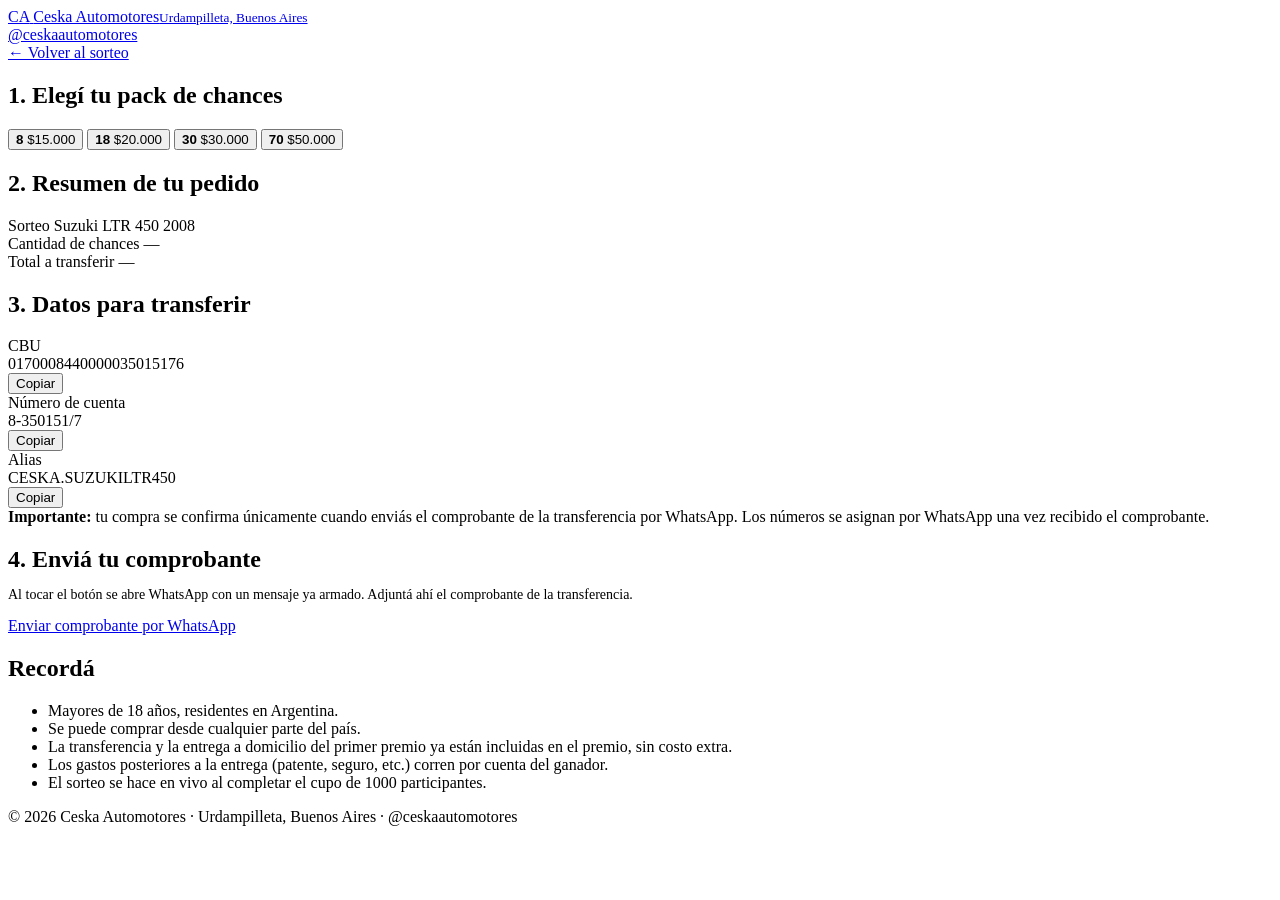
==== checkout.html @ ad30a0b8 "Add files via upload Agregar landing y checkout del sorteo" ====
<!DOCTYPE html>
<html lang="es-AR">
<head>
<meta charset="UTF-8" />
<meta name="viewport" content="width=device-width, initial-scale=1.0" />
<title>Comprar chances | Sorteo Suzuki LTR 450 | Ceska Automotores</title>
<meta name="description" content="Elegí tu pack de chances, mirá los datos de transferencia y confirmá tu compra por WhatsApp." />
<link rel="stylesheet" href="css/style.css" />
</head>
<body>

<header class="site-header">
  <div class="container">
    <a href="index.html" class="brand">
      <span class="brand-mark">CA</span>
      <span class="brand-name">Ceska Automotores<small>Urdampilleta, Buenos Aires</small></span>
    </a>
    <div class="header-actions">
      <a class="ig-link" href="https://instagram.com/ceskaautomotores" target="_blank" rel="noopener">@ceskaautomotores</a>
    </div>
  </div>
</header>

<div class="container">
  <a href="index.html" class="checkout-back" style="margin-top:22px;">← Volver al sorteo</a>

  <div class="checkout-shell">
    <div>
      <div class="checkout-card">
        <h2>1. Elegí tu pack de chances</h2>
        <div class="pack-select-grid" id="packGrid">
          <button class="pack-option" type="button" data-qty="8" data-price="15000">
            <strong>8</strong>
            <span>$15.000</span>
          </button>
          <button class="pack-option" type="button" data-qty="18" data-price="20000">
            <strong>18</strong>
            <span>$20.000</span>
          </button>
          <button class="pack-option" type="button" data-qty="30" data-price="30000">
            <strong>30</strong>
            <span>$30.000</span>
          </button>
          <button class="pack-option" type="button" data-qty="70" data-price="50000">
            <strong>70</strong>
            <span>$50.000</span>
          </button>
        </div>
      </div>

      <div class="checkout-card">
        <h2>2. Resumen de tu pedido</h2>
        <div class="order-summary-row">
          <span>Sorteo</span>
          <span>Suzuki LTR 450 2008</span>
        </div>
        <div class="order-summary-row">
          <span>Cantidad de chances</span>
          <span id="summaryQty">—</span>
        </div>
        <div class="order-summary-row total">
          <span>Total a transferir</span>
          <span id="summaryTotal">—</span>
        </div>
      </div>

      <div class="checkout-card">
        <h2>3. Datos para transferir</h2>
        <div class="payment-data">
          <div class="payment-field">
            <div>
              <div class="payment-field-label">CBU</div>
              <div class="payment-field-value">0170008440000035015176</div>
            </div>
            <button class="copy-btn" type="button" data-copy="0170008440000035015176">Copiar</button>
          </div>
          <div class="payment-field">
            <div>
              <div class="payment-field-label">Número de cuenta</div>
              <div class="payment-field-value">8-350151/7</div>
            </div>
            <button class="copy-btn" type="button" data-copy="8-350151/7">Copiar</button>
          </div>
          <div class="payment-field">
            <div>
              <div class="payment-field-label">Alias</div>
              <div class="payment-field-value">CESKA.SUZUKILTR450</div>
            </div>
            <button class="copy-btn" type="button" data-copy="CESKA.SUZUKILTR450">Copiar</button>
          </div>
        </div>
      </div>

      <div class="alert-box">
        <strong>Importante:</strong> tu compra se confirma únicamente cuando enviás el comprobante de la transferencia por WhatsApp. Los números se asignan por WhatsApp una vez recibido el comprobante.
      </div>

      <div class="checkout-card">
        <h2>4. Enviá tu comprobante</h2>
        <p style="font-size:14px; color:var(--gray-600); margin-top:-6px;">Al tocar el botón se abre WhatsApp con un mensaje ya armado. Adjuntá ahí el comprobante de la transferencia.</p>
        <a href="#" id="whatsappBtn" class="btn btn-whatsapp" target="_blank" rel="noopener">
          Enviar comprobante por WhatsApp
        </a>
      </div>
    </div>

    <aside class="checkout-side">
      <div class="checkout-card">
        <h2>Recordá</h2>
        <ul class="mini-requisitos">
          <li>Mayores de 18 años, residentes en Argentina.</li>
          <li>Se puede comprar desde cualquier parte del país.</li>
          <li>La transferencia y la entrega a domicilio del primer premio ya están incluidas en el premio, sin costo extra.</li>
          <li>Los gastos posteriores a la entrega (patente, seguro, etc.) corren por cuenta del ganador.</li>
          <li>El sorteo se hace en vivo al completar el cupo de 1000 participantes.</li>
        </ul>
      </div>
    </aside>
  </div>
</div>

<footer class="site-footer">
  <div class="container">
    <p class="footer-bottom">© 2026 Ceska Automotores · Urdampilleta, Buenos Aires · @ceskaautomotores</p>
  </div>
</footer>

<script src="js/checkout.js"></script>
</body>
</html>
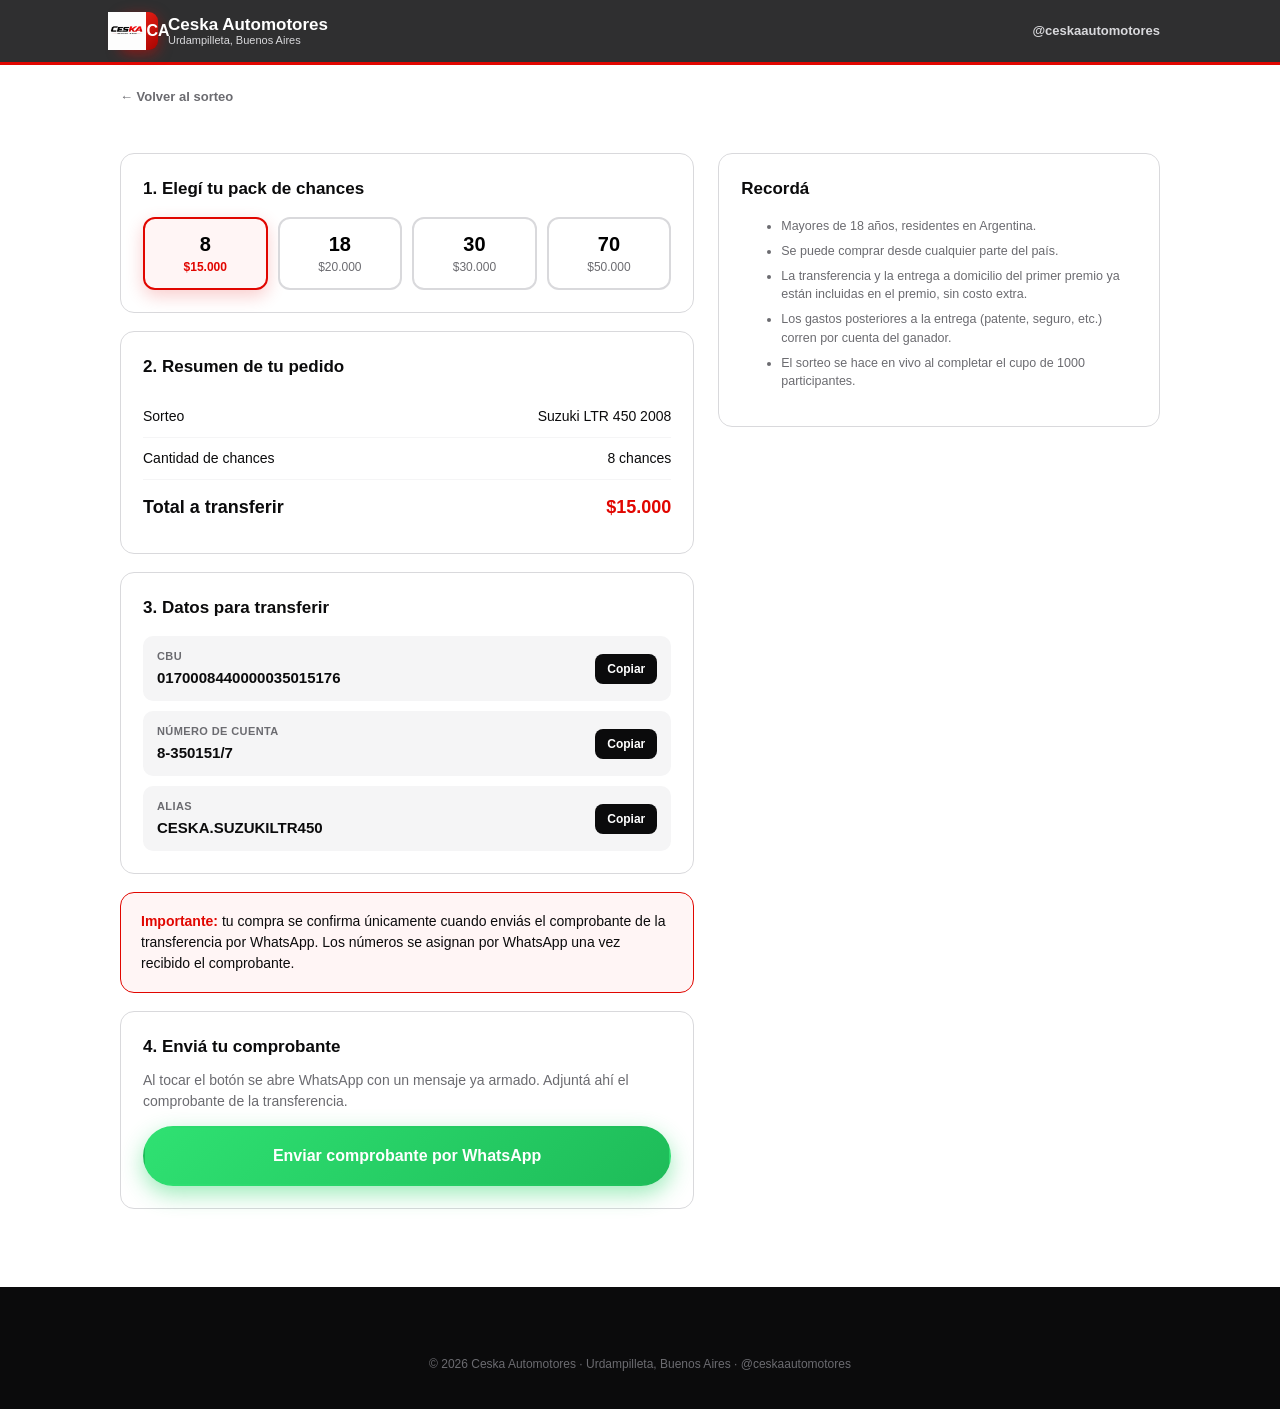
==== commit 66d0a88f: "Update checkout.html" ====
--- a/checkout.html
+++ b/checkout.html
@@ -12,7 +12,10 @@
 <header class="site-header">
   <div class="container">
     <a href="index.html" class="brand">
-      <span class="brand-mark">CA</span>
+      <span class="brand-mark">
+        <img src="621186854_17856113073602778_2062998326329247621_n%20(1).jpg" alt="Ceska Automotores" onerror="this.style.display='none'; this.nextElementSibling.style.display='flex';" />
+        <span class="brand-mark-fallback">CA</span>
+      </span>
       <span class="brand-name">Ceska Automotores<small>Urdampilleta, Buenos Aires</small></span>
     </a>
     <div class="header-actions">
--- a/css/style.css
+++ b/css/style.css
@@ -0,0 +1,1282 @@
+/* ==========================================================================
+   Ceska Automotores — Sorteo Suzuki LTR 450
+   Paleta: negro / rojo / blanco — mobile-first
+   ========================================================================== */
+
+:root {
+  --black: #0b0b0c;
+  --black-soft: #17171a;
+  --red: #e10600;
+  --red-bright: #ff2a1f;
+  --red-dark: #a80400;
+  --white: #ffffff;
+  --gray-100: #f5f5f6;
+  --gray-300: #d9d9dc;
+  --gray-600: #6b6b70;
+  --radius: 14px;
+  --shadow: 0 10px 30px rgba(0, 0, 0, 0.18);
+  --max-width: 1080px;
+  --font: "Segoe UI", Roboto, Helvetica, Arial, sans-serif;
+}
+
+* {
+  box-sizing: border-box;
+}
+
+html {
+  scroll-behavior: smooth;
+}
+
+body {
+  margin: 0;
+  font-family: var(--font);
+  background: var(--white);
+  color: var(--black);
+  line-height: 1.5;
+  -webkit-font-smoothing: antialiased;
+}
+
+img {
+  max-width: 100%;
+  display: block;
+}
+
+a {
+  color: inherit;
+}
+
+.container {
+  width: 100%;
+  max-width: var(--max-width);
+  margin: 0 auto;
+  padding: 0 20px;
+}
+
+.section {
+  padding: 56px 0;
+}
+
+.section-alt {
+  background: var(--gray-100);
+}
+
+.section-dark {
+  background: var(--black);
+  color: var(--white);
+}
+
+.eyebrow {
+  display: inline-block;
+  font-size: 13px;
+  font-weight: 700;
+  letter-spacing: 1.5px;
+  text-transform: uppercase;
+  color: var(--red);
+  margin-bottom: 10px;
+}
+
+.section-title {
+  font-size: clamp(24px, 5vw, 34px);
+  font-weight: 800;
+  margin: 0 0 14px;
+  line-height: 1.15;
+}
+
+.section-subtitle {
+  font-size: 16px;
+  color: var(--gray-600);
+  margin: 0 0 32px;
+  max-width: 620px;
+}
+
+.section-dark .section-subtitle {
+  color: var(--gray-300);
+}
+
+/* ---------- Media frames (fotos + placeholder) ---------- */
+
+.media-frame {
+  position: relative;
+  width: 100%;
+  aspect-ratio: 4 / 3;
+  overflow: hidden;
+  background: linear-gradient(135deg, #1c1c1f, #0d0d0e);
+  display: block;
+}
+
+.media-frame img {
+  width: 100%;
+  height: 100%;
+  object-fit: cover;
+  display: block;
+}
+
+.media-placeholder {
+  display: none;
+  position: absolute;
+  inset: 0;
+  flex-direction: column;
+  align-items: center;
+  justify-content: center;
+  gap: 6px;
+  text-align: center;
+  padding: 16px;
+  background: radial-gradient(circle at 25% 15%, rgba(225, 6, 0, 0.3), transparent 60%), linear-gradient(135deg, #1c1c1f, #0d0d0e);
+  color: var(--gray-300);
+}
+
+.media-placeholder-icon {
+  font-size: 38px;
+  filter: drop-shadow(0 4px 12px rgba(225, 6, 0, 0.5));
+}
+
+.media-placeholder-text {
+  font-size: 12px;
+  line-height: 1.4;
+}
+
+.media-placeholder-text strong {
+  display: block;
+  color: var(--white);
+  font-size: 13.5px;
+  margin-bottom: 2px;
+}
+
+.media-hero {
+  aspect-ratio: 16 / 11;
+  border-radius: var(--radius);
+  border: 1px solid rgba(255, 255, 255, 0.12);
+  box-shadow: var(--shadow), 0 0 60px rgba(225, 6, 0, 0.18);
+  margin: 28px 0 0;
+}
+
+.hero-media-caption {
+  padding: 12px 4px 0;
+  font-size: 13px;
+  color: var(--gray-300);
+  text-align: center;
+}
+
+/* ---------- Buttons ---------- */
+
+.btn {
+  position: relative;
+  overflow: hidden;
+  display: inline-flex;
+  align-items: center;
+  justify-content: center;
+  gap: 8px;
+  padding: 14px 24px;
+  border-radius: 999px;
+  font-weight: 700;
+  font-size: 15px;
+  text-decoration: none;
+  border: 2px solid transparent;
+  cursor: pointer;
+  transition: transform 0.15s ease, box-shadow 0.15s ease, background 0.15s ease;
+  text-align: center;
+}
+
+.btn::after {
+  content: "";
+  position: absolute;
+  top: 0;
+  left: -75%;
+  width: 45%;
+  height: 100%;
+  background: linear-gradient(115deg, transparent, rgba(255, 255, 255, 0.45), transparent);
+  transform: skewX(-20deg);
+  transition: left 0.55s ease;
+  pointer-events: none;
+}
+
+.btn:hover::after {
+  left: 130%;
+}
+
+.btn:active {
+  transform: scale(0.97);
+}
+
+.btn-primary {
+  background: linear-gradient(135deg, var(--red-bright), var(--red-dark));
+  color: var(--white);
+  box-shadow: 0 8px 22px rgba(225, 6, 0, 0.45);
+}
+
+.btn-primary:hover {
+  box-shadow: 0 10px 30px rgba(225, 6, 0, 0.65);
+  transform: translateY(-2px);
+}
+
+.btn-glow {
+  animation: btnPulseGlow 2.6s ease-in-out infinite;
+}
+
+@keyframes btnPulseGlow {
+  0%, 100% { box-shadow: 0 8px 22px rgba(225, 6, 0, 0.45); }
+  50% { box-shadow: 0 10px 34px rgba(225, 6, 0, 0.75); }
+}
+
+.btn-dark {
+  background: linear-gradient(135deg, #222, var(--black));
+  color: var(--white);
+  box-shadow: 0 8px 20px rgba(0, 0, 0, 0.35);
+}
+
+.btn-dark:hover {
+  box-shadow: 0 10px 26px rgba(0, 0, 0, 0.5);
+  transform: translateY(-2px);
+}
+
+.btn-outline {
+  background: transparent;
+  color: var(--white);
+  border-color: var(--white);
+}
+
+.btn-outline:hover {
+  background: var(--white);
+  color: var(--black);
+  transform: translateY(-2px);
+}
+
+.btn-whatsapp {
+  background: linear-gradient(135deg, #2fe172, #1ebc59);
+  color: var(--white);
+  width: 100%;
+  padding: 16px 24px;
+  font-size: 16px;
+  box-shadow: 0 8px 22px rgba(37, 211, 102, 0.45);
+}
+
+.btn-whatsapp:hover {
+  box-shadow: 0 10px 30px rgba(37, 211, 102, 0.65);
+  transform: translateY(-2px);
+}
+
+.btn-block {
+  width: 100%;
+}
+
+/* ---------- Header ---------- */
+
+.site-header {
+  position: sticky;
+  top: 0;
+  z-index: 50;
+  background: rgba(11, 11, 12, 0.85);
+  backdrop-filter: blur(10px);
+  -webkit-backdrop-filter: blur(10px);
+  color: var(--white);
+  border-bottom: 3px solid var(--red);
+}
+
+.site-header .container {
+  display: flex;
+  align-items: center;
+  justify-content: space-between;
+  padding-top: 12px;
+  padding-bottom: 12px;
+  gap: 12px;
+}
+
+.brand {
+  display: flex;
+  align-items: center;
+  gap: 10px;
+  text-decoration: none;
+  color: var(--white);
+}
+
+.brand-mark {
+  width: 38px;
+  height: 38px;
+  border-radius: 9px;
+  background: linear-gradient(135deg, var(--red-bright), var(--red-dark));
+  box-shadow: 0 4px 14px rgba(225, 6, 0, 0.5);
+  display: flex;
+  align-items: center;
+  justify-content: center;
+  font-weight: 900;
+  font-size: 16px;
+  flex-shrink: 0;
+}
+
+.brand-name {
+  font-weight: 800;
+  font-size: 15px;
+  line-height: 1.1;
+}
+
+.brand-name small {
+  display: block;
+  font-weight: 400;
+  font-size: 11px;
+  color: var(--gray-300);
+}
+
+.header-actions {
+  display: flex;
+  align-items: center;
+  gap: 10px;
+}
+
+.ig-link {
+  display: none;
+  font-size: 13px;
+  font-weight: 600;
+  text-decoration: none;
+  color: var(--gray-300);
+}
+
+.header-cta {
+  padding: 10px 16px;
+  font-size: 13px;
+}
+
+@media (min-width: 640px) {
+  .ig-link {
+    display: inline-flex;
+    align-items: center;
+    gap: 6px;
+  }
+  .brand-name {
+    font-size: 17px;
+  }
+}
+
+/* ---------- Hero ---------- */
+
+.hero {
+  background: radial-gradient(circle at 20% -10%, #2a2a2e 0%, var(--black) 55%);
+  color: var(--white);
+  padding: 40px 0 48px;
+  position: relative;
+  overflow: hidden;
+}
+
+.hero::after {
+  content: "";
+  position: absolute;
+  right: -120px;
+  top: -80px;
+  width: 320px;
+  height: 320px;
+  background: var(--red);
+  filter: blur(120px);
+  opacity: 0.35;
+  border-radius: 50%;
+}
+
+.hero .container {
+  position: relative;
+  z-index: 1;
+}
+
+.hero-badge {
+  display: inline-flex;
+  align-items: center;
+  gap: 9px;
+  background: rgba(225, 6, 0, 0.15);
+  border: 1px solid var(--red);
+  color: #ff5c53;
+  font-size: 12px;
+  font-weight: 700;
+  letter-spacing: 0.5px;
+  text-transform: uppercase;
+  padding: 6px 14px;
+  border-radius: 999px;
+  margin-bottom: 18px;
+}
+
+.live-dot {
+  width: 8px;
+  height: 8px;
+  border-radius: 50%;
+  background: #ff5c53;
+  box-shadow: 0 0 0 0 rgba(255, 92, 83, 0.6);
+  animation: livePulse 1.7s ease-out infinite;
+  flex-shrink: 0;
+}
+
+@keyframes livePulse {
+  0% { box-shadow: 0 0 0 0 rgba(255, 92, 83, 0.6); }
+  70% { box-shadow: 0 0 0 9px rgba(255, 92, 83, 0); }
+  100% { box-shadow: 0 0 0 0 rgba(255, 92, 83, 0); }
+}
+
+.hero-title {
+  font-size: clamp(30px, 8vw, 52px);
+  font-weight: 900;
+  line-height: 1.05;
+  margin: 0 0 16px;
+  letter-spacing: -0.5px;
+}
+
+.hero-title span {
+  background: linear-gradient(135deg, var(--red-bright), var(--red));
+  -webkit-background-clip: text;
+  background-clip: text;
+  color: transparent;
+}
+
+.hero-lead {
+  font-size: 17px;
+  color: var(--gray-300);
+  max-width: 520px;
+  margin: 0 0 28px;
+}
+
+.hero-actions {
+  display: flex;
+  flex-wrap: wrap;
+  gap: 12px;
+  margin-top: 28px;
+}
+
+.hero-stats {
+  display: grid;
+  grid-template-columns: repeat(3, 1fr);
+  gap: 10px;
+  margin-top: 32px;
+}
+
+.hero-stat {
+  background: rgba(255, 255, 255, 0.06);
+  border: 1px solid rgba(255, 255, 255, 0.1);
+  border-radius: var(--radius);
+  padding: 14px 10px;
+  text-align: center;
+}
+
+.hero-stat strong {
+  display: block;
+  font-size: clamp(16px, 4vw, 20px);
+  color: var(--white);
+  font-weight: 800;
+}
+
+.hero-stat span {
+  font-size: 11px;
+  color: var(--gray-300);
+  text-transform: uppercase;
+  letter-spacing: 0.4px;
+}
+
+/* ---------- Prizes ---------- */
+
+.prizes-grid {
+  display: grid;
+  grid-template-columns: 1fr;
+  gap: 18px;
+}
+
+@media (min-width: 760px) {
+  .prizes-grid {
+    grid-template-columns: repeat(3, 1fr);
+  }
+}
+
+.prize-card {
+  background: var(--white);
+  border: 1px solid var(--gray-300);
+  border-radius: var(--radius);
+  box-shadow: var(--shadow);
+  position: relative;
+  overflow: hidden;
+  transition: transform 0.2s ease, box-shadow 0.2s ease;
+}
+
+.prize-card:hover {
+  transform: translateY(-4px);
+  box-shadow: 0 16px 34px rgba(0, 0, 0, 0.16);
+}
+
+.prize-card.is-first {
+  border: 2px solid var(--red);
+}
+
+.prize-card.is-first:hover {
+  box-shadow: 0 16px 34px rgba(225, 6, 0, 0.25);
+}
+
+.prize-media {
+  aspect-ratio: 4 / 3;
+}
+
+.prize-card-body {
+  padding: 22px 24px 24px;
+}
+
+.prize-rank {
+  display: inline-flex;
+  align-items: center;
+  justify-content: center;
+  min-width: 34px;
+  height: 34px;
+  padding: 0 10px;
+  border-radius: 999px;
+  background: var(--black);
+  color: var(--white);
+  font-weight: 800;
+  font-size: 14px;
+  margin-bottom: 14px;
+}
+
+.prize-card.is-first .prize-rank {
+  background: linear-gradient(135deg, var(--red-bright), var(--red-dark));
+}
+
+.prize-name {
+  font-size: 20px;
+  font-weight: 800;
+  margin: 0 0 8px;
+}
+
+.prize-value {
+  font-size: 26px;
+  font-weight: 900;
+  color: var(--red);
+  margin: 0 0 12px;
+}
+
+.prize-desc {
+  font-size: 14px;
+  color: var(--gray-600);
+  margin: 0;
+}
+
+.prize-desc li {
+  margin-bottom: 6px;
+}
+
+/* ---------- How it works ---------- */
+
+.steps-grid {
+  display: grid;
+  grid-template-columns: 1fr;
+  gap: 16px;
+}
+
+@media (min-width: 700px) {
+  .steps-grid {
+    grid-template-columns: repeat(4, 1fr);
+  }
+}
+
+.step-card {
+  background: var(--white);
+  border-radius: var(--radius);
+  padding: 22px 18px;
+  border: 1px solid var(--gray-300);
+  transition: transform 0.2s ease, box-shadow 0.2s ease;
+}
+
+.step-card:hover {
+  transform: translateY(-4px);
+  box-shadow: 0 12px 26px rgba(0, 0, 0, 0.1);
+}
+
+.step-number {
+  width: 32px;
+  height: 32px;
+  border-radius: 50%;
+  background: linear-gradient(135deg, var(--red-bright), var(--red-dark));
+  color: var(--white);
+  display: flex;
+  align-items: center;
+  justify-content: center;
+  font-weight: 800;
+  font-size: 14px;
+  margin-bottom: 12px;
+}
+
+.step-title {
+  font-weight: 700;
+  font-size: 15px;
+  margin: 0 0 6px;
+}
+
+.step-desc {
+  font-size: 13.5px;
+  color: var(--gray-600);
+  margin: 0;
+}
+
+/* ---------- Packs ---------- */
+
+.packs-grid {
+  display: grid;
+  grid-template-columns: repeat(2, 1fr);
+  gap: 14px;
+}
+
+@media (min-width: 700px) {
+  .packs-grid {
+    grid-template-columns: repeat(4, 1fr);
+  }
+}
+
+.pack-card {
+  display: flex;
+  flex-direction: column;
+  background: var(--black);
+  color: var(--white);
+  border-radius: var(--radius);
+  padding: 22px 16px;
+  text-decoration: none;
+  border: 2px solid var(--black);
+  transition: transform 0.15s ease, border-color 0.15s ease, box-shadow 0.15s ease;
+  position: relative;
+  overflow: hidden;
+}
+
+.pack-card:hover {
+  transform: translateY(-4px);
+  border-color: var(--red);
+  box-shadow: 0 14px 30px rgba(225, 6, 0, 0.35);
+}
+
+.pack-card.is-popular {
+  border-color: var(--red);
+}
+
+.pack-tag {
+  position: absolute;
+  top: 12px;
+  right: 12px;
+  background: linear-gradient(135deg, var(--red-bright), var(--red-dark));
+  color: var(--white);
+  font-size: 10px;
+  font-weight: 800;
+  text-transform: uppercase;
+  letter-spacing: 0.4px;
+  padding: 4px 8px;
+  border-radius: 999px;
+}
+
+.pack-qty {
+  font-size: 30px;
+  font-weight: 900;
+  line-height: 1;
+  margin-bottom: 2px;
+}
+
+.pack-qty-label {
+  font-size: 11px;
+  color: var(--gray-300);
+  text-transform: uppercase;
+  letter-spacing: 0.5px;
+  margin-bottom: 18px;
+}
+
+.pack-price {
+  font-size: 22px;
+  font-weight: 800;
+  color: var(--red-bright);
+  margin-bottom: 16px;
+}
+
+.pack-cta {
+  margin-top: auto;
+  display: inline-flex;
+  align-items: center;
+  justify-content: center;
+  gap: 6px;
+  background: var(--white);
+  color: var(--black);
+  border-radius: 999px;
+  padding: 10px 14px;
+  font-weight: 700;
+  font-size: 13px;
+  transition: background 0.15s ease, color 0.15s ease;
+}
+
+.pack-card:hover .pack-cta {
+  background: linear-gradient(135deg, var(--red-bright), var(--red-dark));
+  color: var(--white);
+}
+
+/* ---------- Cupo / fecha ---------- */
+
+.cupo-box {
+  background: var(--white);
+  color: var(--black);
+  border-radius: var(--radius);
+  padding: 26px;
+  box-shadow: var(--shadow);
+  display: grid;
+  gap: 20px;
+}
+
+@media (min-width: 700px) {
+  .cupo-box {
+    grid-template-columns: 1fr 1fr;
+    align-items: center;
+  }
+}
+
+.cupo-progress-label {
+  display: flex;
+  justify-content: space-between;
+  font-size: 13px;
+  font-weight: 700;
+  margin-bottom: 8px;
+}
+
+.cupo-bar {
+  width: 100%;
+  height: 12px;
+  border-radius: 999px;
+  background: var(--gray-100);
+  overflow: hidden;
+  border: 1px solid var(--gray-300);
+}
+
+.cupo-bar-fill {
+  height: 100%;
+  background: linear-gradient(90deg, var(--red-bright), var(--red-dark));
+  box-shadow: 0 0 12px rgba(225, 6, 0, 0.6);
+}
+
+.cupo-note {
+  font-size: 13px;
+  color: var(--gray-600);
+  margin-top: 10px;
+}
+
+.fecha-card {
+  background: var(--gray-100);
+  border-radius: var(--radius);
+  padding: 20px;
+  border: 1px dashed var(--gray-300);
+}
+
+.fecha-label {
+  font-size: 12px;
+  text-transform: uppercase;
+  letter-spacing: 0.6px;
+  color: var(--gray-600);
+  font-weight: 700;
+  margin-bottom: 6px;
+}
+
+.fecha-value {
+  font-size: 18px;
+  font-weight: 800;
+}
+
+/* ---------- Requirements ---------- */
+
+.requisitos-box {
+  background: var(--black);
+  color: var(--white);
+  border-radius: var(--radius);
+  padding: 26px;
+}
+
+.requisitos-list {
+  list-style: none;
+  margin: 0;
+  padding: 0;
+  display: grid;
+  gap: 14px;
+}
+
+@media (min-width: 700px) {
+  .requisitos-list {
+    grid-template-columns: 1fr 1fr;
+  }
+}
+
+.requisitos-list li {
+  display: flex;
+  gap: 10px;
+  font-size: 14px;
+  color: var(--gray-300);
+  align-items: flex-start;
+}
+
+.requisitos-list li::before {
+  content: "✓";
+  color: var(--red);
+  font-weight: 900;
+  flex-shrink: 0;
+}
+
+/* ---------- FAQ ---------- */
+
+.faq-list {
+  display: flex;
+  flex-direction: column;
+  gap: 10px;
+}
+
+.faq-item {
+  border: 1px solid var(--gray-300);
+  border-radius: var(--radius);
+  overflow: hidden;
+  background: var(--white);
+}
+
+.faq-question {
+  width: 100%;
+  text-align: left;
+  background: none;
+  border: none;
+  padding: 18px 20px;
+  font-size: 15px;
+  font-weight: 700;
+  display: flex;
+  align-items: center;
+  justify-content: space-between;
+  gap: 12px;
+  cursor: pointer;
+  color: var(--black);
+}
+
+.faq-question .icon {
+  flex-shrink: 0;
+  width: 24px;
+  height: 24px;
+  border-radius: 50%;
+  background: var(--gray-100);
+  color: var(--red);
+  display: flex;
+  align-items: center;
+  justify-content: center;
+  font-weight: 900;
+  transition: transform 0.2s ease;
+}
+
+.faq-item.is-open .faq-question .icon {
+  transform: rotate(45deg);
+  background: var(--red);
+  color: var(--white);
+}
+
+.faq-answer {
+  max-height: 0;
+  overflow: hidden;
+  transition: max-height 0.25s ease;
+}
+
+.faq-answer p {
+  margin: 0;
+  padding: 0 20px 18px;
+  font-size: 14px;
+  color: var(--gray-600);
+}
+
+/* ---------- Galería / Carrusel ---------- */
+
+.carousel-wrap {
+  position: relative;
+  margin-top: 8px;
+}
+
+.carousel-track {
+  display: flex;
+  gap: 16px;
+  overflow-x: auto;
+  scroll-snap-type: x mandatory;
+  scroll-behavior: smooth;
+  padding: 4px 20px 8px;
+  -webkit-overflow-scrolling: touch;
+  scrollbar-width: none;
+}
+
+.carousel-track::-webkit-scrollbar {
+  display: none;
+}
+
+.carousel-slide {
+  flex: 0 0 78%;
+  scroll-snap-align: center;
+}
+
+@media (min-width: 640px) {
+  .carousel-slide {
+    flex-basis: 45%;
+  }
+}
+
+@media (min-width: 960px) {
+  .carousel-slide {
+    flex-basis: 30%;
+  }
+  .carousel-track {
+    padding-left: calc((100% - var(--max-width)) / 2 + 20px);
+    padding-right: calc((100% - var(--max-width)) / 2 + 20px);
+  }
+}
+
+.carousel-slide .media-frame {
+  border-radius: var(--radius);
+  box-shadow: var(--shadow);
+}
+
+.carousel-caption {
+  margin-top: 10px;
+  font-size: 13px;
+  font-weight: 600;
+  text-align: center;
+  color: var(--gray-600);
+}
+
+.carousel-arrow {
+  position: absolute;
+  top: 38%;
+  transform: translateY(-50%);
+  width: 42px;
+  height: 42px;
+  border-radius: 50%;
+  border: none;
+  background: linear-gradient(135deg, var(--red-bright), var(--red-dark));
+  color: var(--white);
+  font-size: 22px;
+  line-height: 1;
+  cursor: pointer;
+  display: flex;
+  align-items: center;
+  justify-content: center;
+  z-index: 2;
+  box-shadow: 0 8px 20px rgba(225, 6, 0, 0.4);
+  transition: transform 0.15s ease, box-shadow 0.15s ease;
+}
+
+.carousel-arrow:hover {
+  transform: translateY(-50%) scale(1.08);
+  box-shadow: 0 10px 26px rgba(225, 6, 0, 0.55);
+}
+
+.carousel-prev {
+  left: 6px;
+}
+
+.carousel-next {
+  right: 6px;
+}
+
+@media (max-width: 640px) {
+  .carousel-arrow {
+    display: none;
+  }
+}
+
+.carousel-dots {
+  display: flex;
+  justify-content: center;
+  gap: 8px;
+  margin-top: 16px;
+}
+
+.carousel-dot {
+  width: 8px;
+  height: 8px;
+  border-radius: 50%;
+  background: var(--gray-300);
+  border: none;
+  cursor: pointer;
+  padding: 0;
+  transition: background 0.2s ease, transform 0.2s ease;
+}
+
+.carousel-dot.is-active {
+  background: var(--red);
+  transform: scale(1.35);
+}
+
+/* ---------- Footer ---------- */
+
+.site-footer {
+  background: var(--black);
+  color: var(--gray-300);
+  padding: 44px 0 24px;
+  font-size: 13.5px;
+}
+
+.footer-grid {
+  display: grid;
+  gap: 28px;
+  margin-bottom: 28px;
+}
+
+@media (min-width: 700px) {
+  .footer-grid {
+    grid-template-columns: 1.2fr 1fr 1fr;
+  }
+}
+
+.footer-brand {
+  color: var(--white);
+  font-weight: 800;
+  font-size: 17px;
+  margin-bottom: 8px;
+}
+
+.footer-col h4 {
+  color: var(--white);
+  font-size: 13px;
+  text-transform: uppercase;
+  letter-spacing: 0.5px;
+  margin: 0 0 12px;
+}
+
+.footer-col a {
+  display: block;
+  text-decoration: none;
+  color: var(--gray-300);
+  margin-bottom: 8px;
+}
+
+.footer-col a:hover {
+  color: var(--white);
+}
+
+.footer-legal {
+  border-top: 1px solid rgba(255, 255, 255, 0.1);
+  padding-top: 20px;
+}
+
+.footer-legal summary {
+  cursor: pointer;
+  font-weight: 700;
+  color: var(--white);
+  margin-bottom: 12px;
+}
+
+.footer-legal ol {
+  padding-left: 18px;
+  color: var(--gray-300);
+}
+
+.footer-legal li {
+  margin-bottom: 8px;
+}
+
+.footer-bottom {
+  margin-top: 24px;
+  font-size: 12px;
+  color: var(--gray-600);
+  text-align: center;
+}
+
+/* ---------- Sticky mobile CTA ---------- */
+
+.sticky-cta {
+  position: fixed;
+  bottom: 0;
+  left: 0;
+  right: 0;
+  z-index: 60;
+  background: var(--white);
+  border-top: 1px solid var(--gray-300);
+  padding: 10px 16px;
+  box-shadow: 0 -6px 20px rgba(0, 0, 0, 0.12);
+}
+
+.sticky-cta .btn {
+  width: 100%;
+}
+
+@media (min-width: 900px) {
+  .sticky-cta {
+    display: none;
+  }
+}
+
+body {
+  padding-bottom: 78px;
+}
+
+@media (min-width: 900px) {
+  body {
+    padding-bottom: 0;
+  }
+}
+
+/* ---------- Checkout page ---------- */
+
+.checkout-shell {
+  display: grid;
+  gap: 24px;
+  padding: 28px 0 60px;
+}
+
+@media (min-width: 860px) {
+  .checkout-shell {
+    grid-template-columns: 1.3fr 1fr;
+    align-items: start;
+  }
+}
+
+.checkout-back {
+  display: inline-flex;
+  align-items: center;
+  gap: 6px;
+  font-size: 13px;
+  font-weight: 700;
+  text-decoration: none;
+  color: var(--gray-600);
+  margin-bottom: 18px;
+}
+
+.checkout-card {
+  background: var(--white);
+  border: 1px solid var(--gray-300);
+  border-radius: var(--radius);
+  padding: 22px;
+  margin-bottom: 18px;
+}
+
+.checkout-card h2 {
+  font-size: 17px;
+  font-weight: 800;
+  margin: 0 0 16px;
+}
+
+.pack-select-grid {
+  display: grid;
+  grid-template-columns: repeat(2, 1fr);
+  gap: 10px;
+}
+
+@media (min-width: 500px) {
+  .pack-select-grid {
+    grid-template-columns: repeat(4, 1fr);
+  }
+}
+
+.pack-option {
+  border: 2px solid var(--gray-300);
+  border-radius: 12px;
+  background: var(--white);
+  padding: 14px 8px;
+  text-align: center;
+  cursor: pointer;
+  transition: border-color 0.15s ease, background 0.15s ease;
+}
+
+.pack-option strong {
+  display: block;
+  font-size: 20px;
+  font-weight: 900;
+}
+
+.pack-option span {
+  display: block;
+  font-size: 12px;
+  color: var(--gray-600);
+  margin-top: 4px;
+}
+
+.pack-option.is-selected {
+  border-color: var(--red);
+  background: #fff5f5;
+  box-shadow: 0 6px 18px rgba(225, 6, 0, 0.2);
+}
+
+.pack-option.is-selected span {
+  color: var(--red);
+  font-weight: 700;
+}
+
+.order-summary-row {
+  display: flex;
+  justify-content: space-between;
+  align-items: center;
+  padding: 10px 0;
+  border-bottom: 1px solid var(--gray-100);
+  font-size: 14px;
+}
+
+.order-summary-row:last-of-type {
+  border-bottom: none;
+}
+
+.order-summary-row.total {
+  padding-top: 14px;
+  font-size: 18px;
+  font-weight: 800;
+}
+
+.order-summary-row.total span:last-child {
+  color: var(--red);
+}
+
+.payment-data {
+  display: flex;
+  flex-direction: column;
+  gap: 10px;
+}
+
+.payment-field {
+  display: flex;
+  align-items: center;
+  justify-content: space-between;
+  gap: 10px;
+  background: var(--gray-100);
+  border-radius: 10px;
+  padding: 12px 14px;
+}
+
+.payment-field-label {
+  font-size: 11px;
+  text-transform: uppercase;
+  letter-spacing: 0.4px;
+  color: var(--gray-600);
+  font-weight: 700;
+  margin-bottom: 2px;
+}
+
+.payment-field-value {
+  font-size: 15px;
+  font-weight: 700;
+  word-break: break-all;
+}
+
+.copy-btn {
+  flex-shrink: 0;
+  background: var(--black);
+  color: var(--white);
+  border: none;
+  border-radius: 8px;
+  padding: 8px 12px;
+  font-size: 12px;
+  font-weight: 700;
+  cursor: pointer;
+}
+
+.copy-btn.is-copied {
+  background: var(--red);
+}
+
+.alert-box {
+  background: #fff5f5;
+  border: 1px solid var(--red);
+  color: var(--black);
+  border-radius: var(--radius);
+  padding: 18px 20px;
+  font-size: 14px;
+  margin-bottom: 18px;
+}
+
+.alert-box strong {
+  color: var(--red);
+}
+
+.checkout-side {
+  position: sticky;
+  top: 90px;
+}
+
+.mini-requisitos {
+  font-size: 12.5px;
+  color: var(--gray-600);
+}
+
+.mini-requisitos li {
+  margin-bottom: 6px;
+}
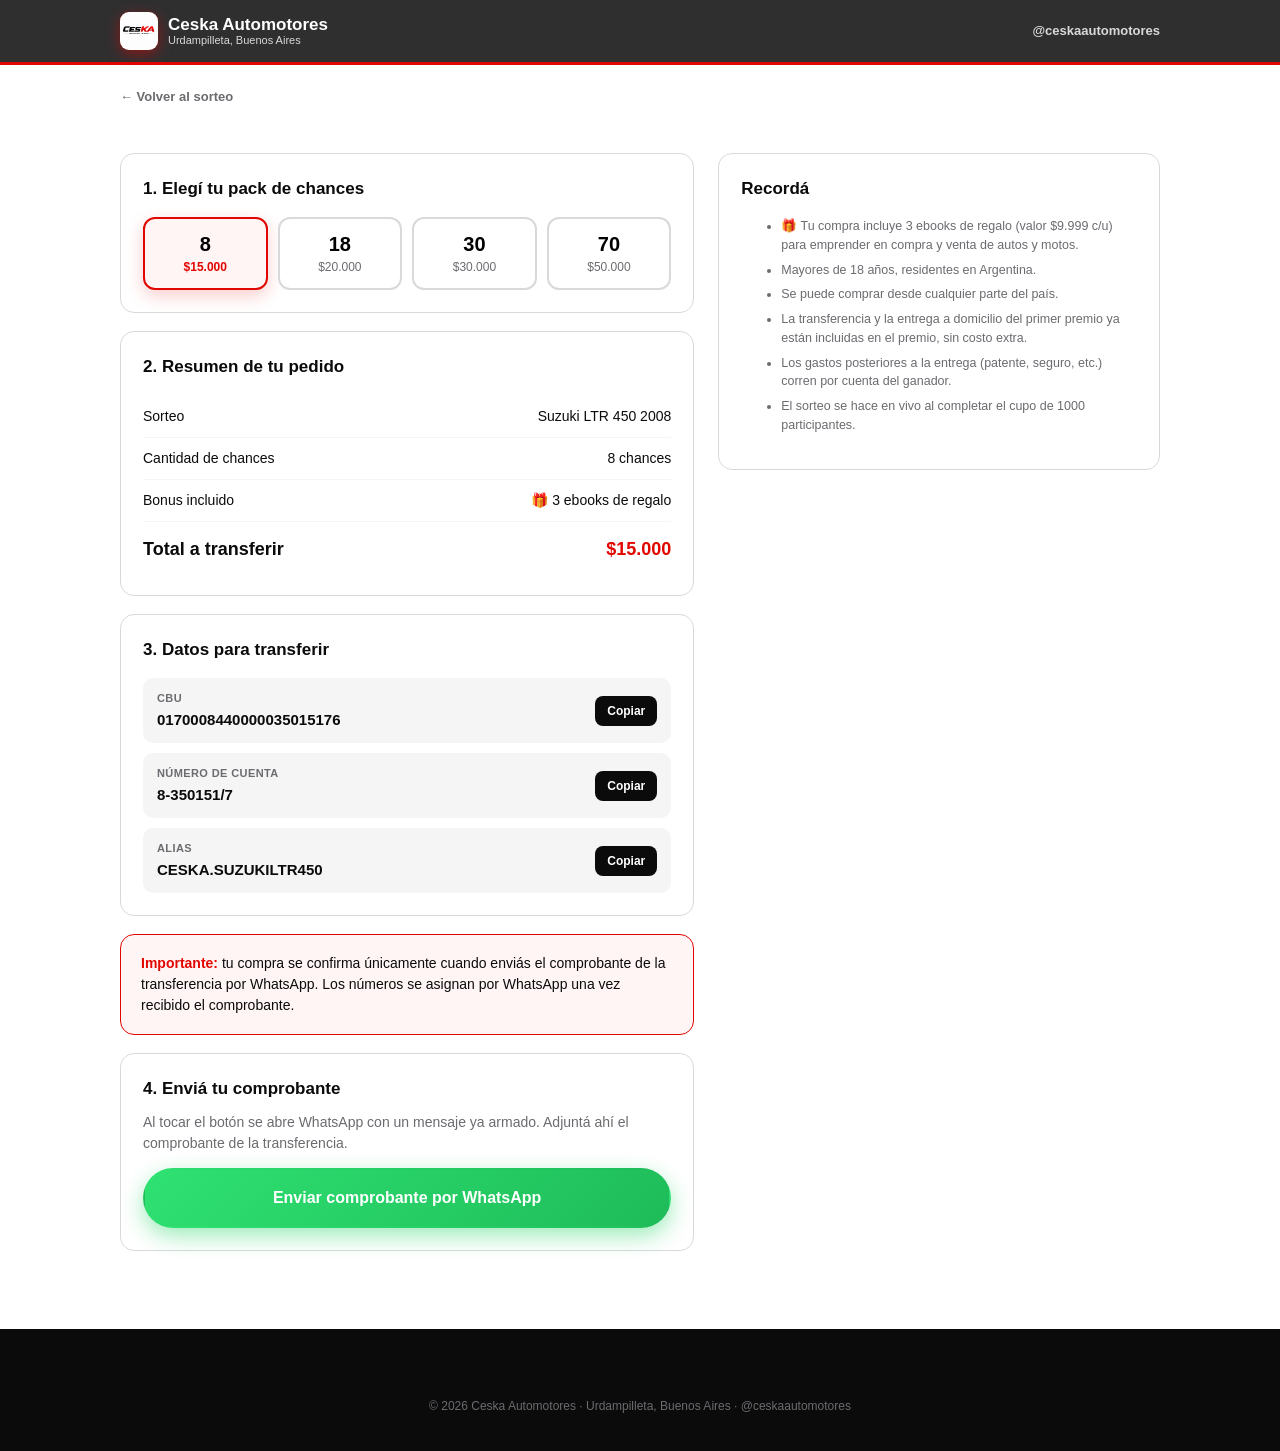
==== commit 6ae04431: "Update checkout.html" ====
--- a/checkout.html
+++ b/checkout.html
@@ -5,6 +5,7 @@
 <meta name="viewport" content="width=device-width, initial-scale=1.0" />
 <title>Comprar chances | Sorteo Suzuki LTR 450 | Ceska Automotores</title>
 <meta name="description" content="Elegí tu pack de chances, mirá los datos de transferencia y confirmá tu compra por WhatsApp." />
+<link rel="icon" type="image/jpeg" href="621186854_17856113073602778_2062998326329247621_n%20(1).jpg" />
 <link rel="stylesheet" href="css/style.css" />
 </head>
 <body>
@@ -61,6 +62,10 @@
           <span>Cantidad de chances</span>
           <span id="summaryQty">—</span>
         </div>
+        <div class="order-summary-row">
+          <span>Bonus incluido</span>
+          <span>🎁 3 ebooks de regalo</span>
+        </div>
         <div class="order-summary-row total">
           <span>Total a transferir</span>
           <span id="summaryTotal">—</span>
@@ -111,6 +116,7 @@
       <div class="checkout-card">
         <h2>Recordá</h2>
         <ul class="mini-requisitos">
+          <li>🎁 Tu compra incluye 3 ebooks de regalo (valor $9.999 c/u) para emprender en compra y venta de autos y motos.</li>
           <li>Mayores de 18 años, residentes en Argentina.</li>
           <li>Se puede comprar desde cualquier parte del país.</li>
           <li>La transferencia y la entrega a domicilio del primer premio ya están incluidas en el premio, sin costo extra.</li>
--- a/css/style.css
+++ b/css/style.css
@@ -290,17 +290,32 @@
 }
 
 .brand-mark {
+  position: relative;
   width: 38px;
   height: 38px;
   border-radius: 9px;
   background: linear-gradient(135deg, var(--red-bright), var(--red-dark));
   box-shadow: 0 4px 14px rgba(225, 6, 0, 0.5);
-  display: flex;
+  overflow: hidden;
+  flex-shrink: 0;
+}
+
+.brand-mark img {
+  width: 100%;
+  height: 100%;
+  object-fit: cover;
+  display: block;
+}
+
+.brand-mark-fallback {
+  display: none;
+  position: absolute;
+  inset: 0;
   align-items: center;
   justify-content: center;
   font-weight: 900;
   font-size: 16px;
-  flex-shrink: 0;
+  color: var(--white);
 }
 
 .brand-name {
@@ -464,6 +479,73 @@
   letter-spacing: 0.4px;
 }
 
+/* ---------- Bonus ebooks ---------- */
+
+.bonus-grid {
+  display: grid;
+  grid-template-columns: 1fr;
+  gap: 18px;
+}
+
+@media (min-width: 760px) {
+  .bonus-grid {
+    grid-template-columns: repeat(3, 1fr);
+  }
+}
+
+.bonus-card {
+  background: var(--white);
+  border: 1px solid var(--gray-300);
+  border-radius: var(--radius);
+  overflow: hidden;
+  box-shadow: var(--shadow);
+  transition: transform 0.2s ease, box-shadow 0.2s ease;
+}
+
+.bonus-card:hover {
+  transform: translateY(-4px);
+  box-shadow: 0 16px 34px rgba(0, 0, 0, 0.16);
+}
+
+.bonus-media {
+  aspect-ratio: 3 / 4;
+}
+
+.bonus-body {
+  padding: 20px;
+}
+
+.bonus-title {
+  font-size: 16px;
+  font-weight: 800;
+  margin: 0 0 8px;
+}
+
+.bonus-desc {
+  font-size: 13.5px;
+  color: var(--gray-600);
+  margin: 0;
+}
+
+.bonus-price {
+  display: flex;
+  align-items: center;
+  gap: 8px;
+  margin-top: 12px;
+}
+
+.bonus-price-old {
+  text-decoration: line-through;
+  color: var(--gray-600);
+  font-size: 13px;
+}
+
+.bonus-price-new {
+  color: var(--red);
+  font-weight: 800;
+  font-size: 16px;
+}
+
 /* ---------- Prizes ---------- */
 
 .prizes-grid {
@@ -1009,11 +1091,46 @@
   }
 }
 
+.footer-brand-row {
+  display: flex;
+  align-items: center;
+  gap: 10px;
+  margin-bottom: 8px;
+}
+
+.footer-logo {
+  position: relative;
+  width: 34px;
+  height: 34px;
+  border-radius: 8px;
+  background: linear-gradient(135deg, var(--red-bright), var(--red-dark));
+  overflow: hidden;
+  flex-shrink: 0;
+}
+
+.footer-logo img {
+  width: 100%;
+  height: 100%;
+  object-fit: cover;
+  display: block;
+}
+
+.footer-logo-fallback {
+  display: none;
+  position: absolute;
+  inset: 0;
+  align-items: center;
+  justify-content: center;
+  font-weight: 900;
+  font-size: 14px;
+  color: var(--white);
+}
+
 .footer-brand {
   color: var(--white);
   font-weight: 800;
   font-size: 17px;
-  margin-bottom: 8px;
+  margin-bottom: 0;
 }
 
 .footer-col h4 {
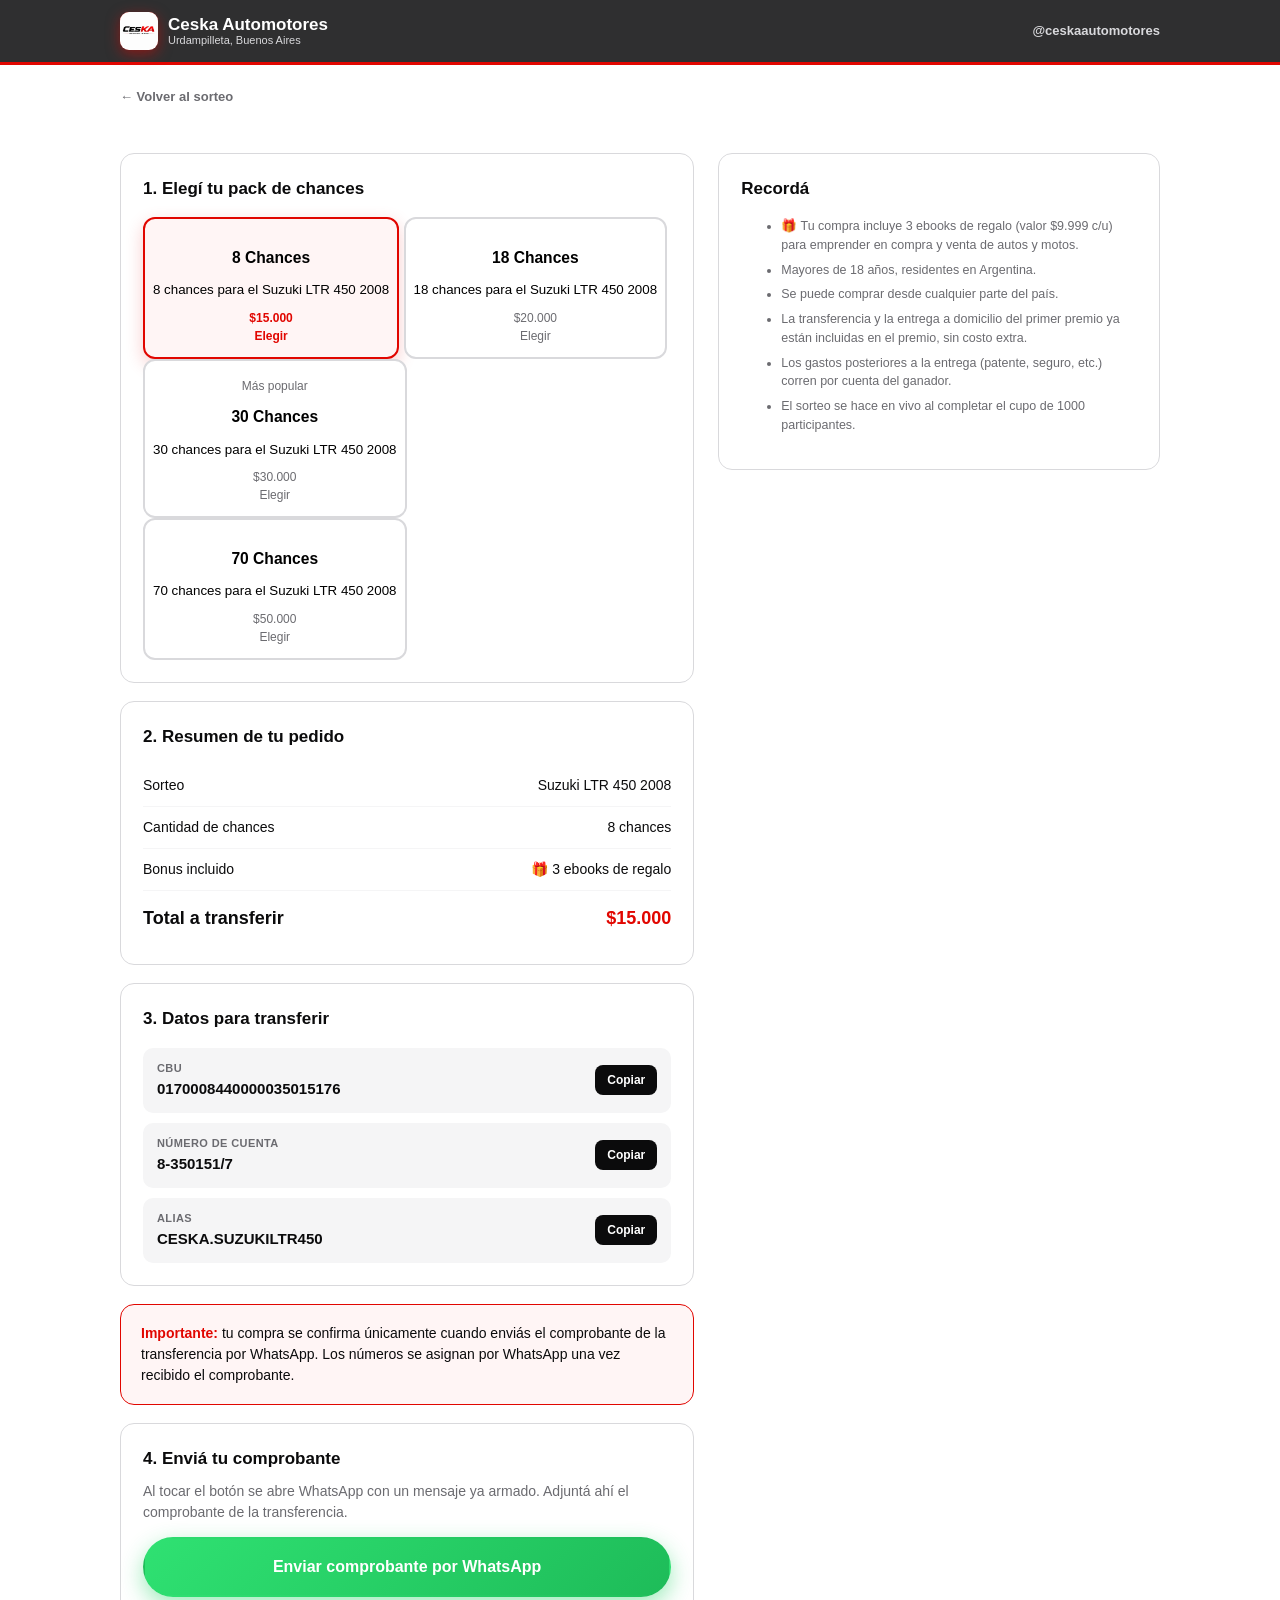
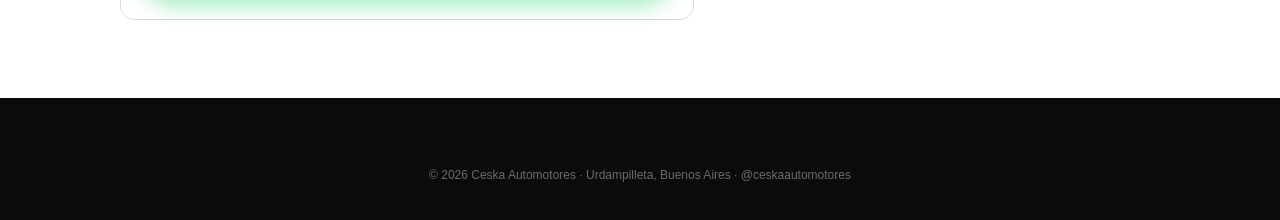
==== commit ceaf43f2: "Replace pack options with chance cards in checkout" ====
--- a/checkout.html
+++ b/checkout.html
@@ -32,22 +32,47 @@
     <div>
       <div class="checkout-card">
         <h2>1. Elegí tu pack de chances</h2>
-        <div class="pack-select-grid" id="packGrid">
-          <button class="pack-option" type="button" data-qty="8" data-price="15000">
-            <strong>8</strong>
-            <span>$15.000</span>
+        <div class="chances-list" id="packGrid">
+          <button class="chance-card pack-option" type="button" data-qty="8" data-price="15000">
+            <div class="chance-info">
+              <h3 class="chance-title">8 Chances</h3>
+              <p class="chance-subtitle">8 chances para el Suzuki LTR 450 2008</p>
+            </div>
+            <div class="chance-buy">
+              <span class="chance-price">$15.000</span>
+              <span class="chance-select">Elegir</span>
+            </div>
           </button>
-          <button class="pack-option" type="button" data-qty="18" data-price="20000">
-            <strong>18</strong>
-            <span>$20.000</span>
+          <button class="chance-card pack-option" type="button" data-qty="18" data-price="20000">
+            <div class="chance-info">
+              <h3 class="chance-title">18 Chances</h3>
+              <p class="chance-subtitle">18 chances para el Suzuki LTR 450 2008</p>
+            </div>
+            <div class="chance-buy">
+              <span class="chance-price">$20.000</span>
+              <span class="chance-select">Elegir</span>
+            </div>
           </button>
-          <button class="pack-option" type="button" data-qty="30" data-price="30000">
-            <strong>30</strong>
-            <span>$30.000</span>
+          <button class="chance-card pack-option is-popular" type="button" data-qty="30" data-price="30000">
+            <span class="chance-badge">Más popular</span>
+            <div class="chance-info">
+              <h3 class="chance-title">30 Chances</h3>
+              <p class="chance-subtitle">30 chances para el Suzuki LTR 450 2008</p>
+            </div>
+            <div class="chance-buy">
+              <span class="chance-price">$30.000</span>
+              <span class="chance-select">Elegir</span>
+            </div>
           </button>
-          <button class="pack-option" type="button" data-qty="70" data-price="50000">
-            <strong>70</strong>
-            <span>$50.000</span>
+          <button class="chance-card pack-option" type="button" data-qty="70" data-price="50000">
+            <div class="chance-info">
+              <h3 class="chance-title">70 Chances</h3>
+              <p class="chance-subtitle">70 chances para el Suzuki LTR 450 2008</p>
+            </div>
+            <div class="chance-buy">
+              <span class="chance-price">$50.000</span>
+              <span class="chance-select">Elegir</span>
+            </div>
           </button>
         </div>
       </div>
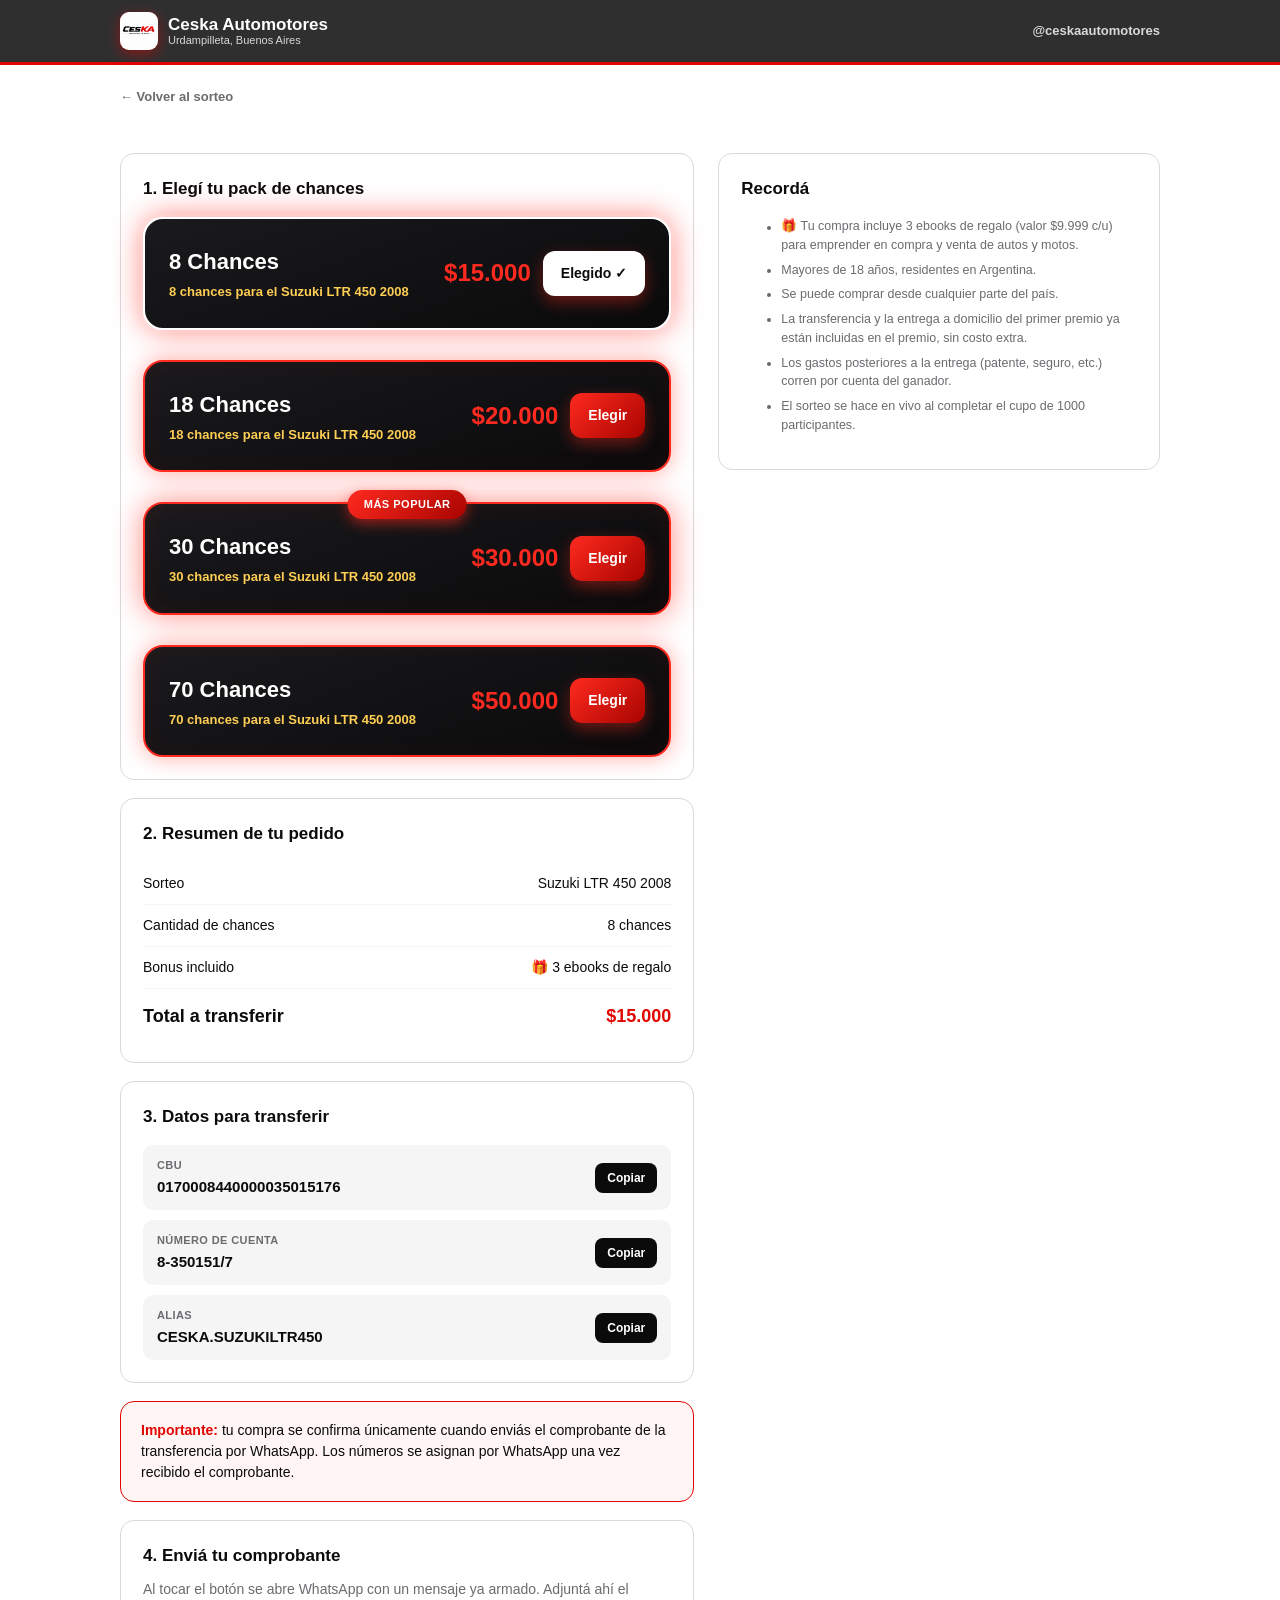
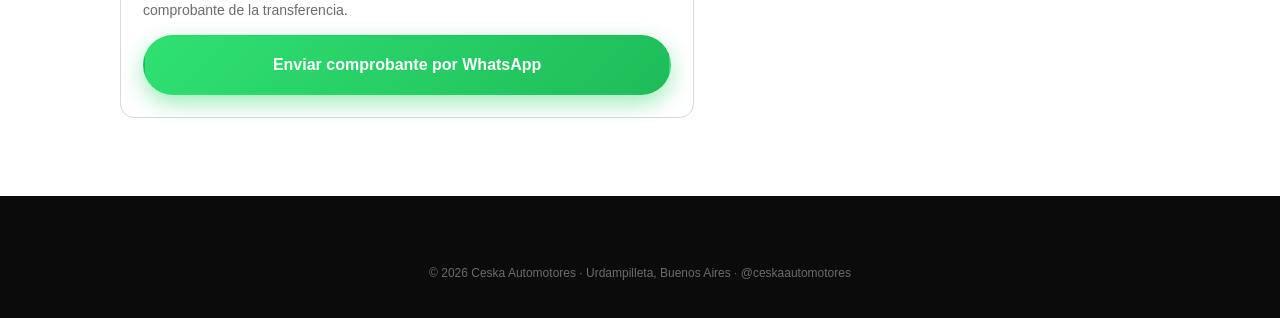
==== commit 3d967e99: "Update checkout.html" ====
--- a/checkout.html
+++ b/checkout.html
@@ -3,6 +3,23 @@
 <head>
 <meta charset="UTF-8" />
 <meta name="viewport" content="width=device-width, initial-scale=1.0" />
+<!-- Meta Pixel Code -->
+<script>
+!function(f,b,e,v,n,t,s)
+{if(f.fbq)return;n=f.fbq=function(){n.callMethod?
+n.callMethod.apply(n,arguments):n.queue.push(arguments)};
+if(!f._fbq)f._fbq=n;n.push=n;n.loaded=!0;n.version='2.0';
+n.queue=[];t=b.createElement(e);t.async=!0;
+t.src=v;s=b.getElementsByTagName(e)[0];
+s.parentNode.insertBefore(t,s)}(window, document,'script',
+'https://connect.facebook.net/en_US/fbevents.js');
+fbq('init', '1634297291475892');
+fbq('track', 'PageView');
+</script>
+<noscript><img height="1" width="1" style="display:none"
+src="https://www.facebook.com/tr?id=1634297291475892&ev=PageView&noscript=1"
+/></noscript>
+<!-- End Meta Pixel Code -->
 <title>Comprar chances | Sorteo Suzuki LTR 450 | Ceska Automotores</title>
 <meta name="description" content="Elegí tu pack de chances, mirá los datos de transferencia y confirmá tu compra por WhatsApp." />
 <link rel="icon" type="image/jpeg" href="621186854_17856113073602778_2062998326329247621_n%20(1).jpg" />
--- a/css/style.css
+++ b/css/style.css
@@ -686,98 +686,138 @@
   margin: 0;
 }
 
-/* ---------- Packs ---------- */
-
-.packs-grid {
-  display: grid;
-  grid-template-columns: repeat(2, 1fr);
-  gap: 14px;
-}
-
-@media (min-width: 700px) {
-  .packs-grid {
-    grid-template-columns: repeat(4, 1fr);
-  }
-}
-
-.pack-card {
+/* ---------- Chances (packs) ---------- */
+
+.chances-list {
   display: flex;
   flex-direction: column;
-  background: var(--black);
-  color: var(--white);
-  border-radius: var(--radius);
-  padding: 22px 16px;
+  gap: 30px;
+  max-width: 680px;
+  margin: 0 auto;
+}
+
+.chance-card {
+  position: relative;
+  display: flex;
+  flex-direction: column;
+  align-items: flex-start;
+  gap: 16px;
+  width: 100%;
+  background: linear-gradient(160deg, #1a1a1d, #0a0a0b);
+  border: 2px solid var(--red-bright);
+  border-radius: 20px;
+  padding: 26px 24px;
   text-decoration: none;
-  border: 2px solid var(--black);
-  transition: transform 0.15s ease, border-color 0.15s ease, box-shadow 0.15s ease;
-  position: relative;
-  overflow: hidden;
-}
-
-.pack-card:hover {
-  transform: translateY(-4px);
-  border-color: var(--red);
-  box-shadow: 0 14px 30px rgba(225, 6, 0, 0.35);
-}
-
-.pack-card.is-popular {
-  border-color: var(--red);
-}
-
-.pack-tag {
+  cursor: pointer;
+  box-shadow: 0 0 22px rgba(255, 42, 31, 0.4), inset 0 0 24px rgba(255, 42, 31, 0.06);
+  transition: transform 0.2s ease, box-shadow 0.2s ease;
+}
+
+.chance-card:hover {
+  transform: translateY(-3px);
+  box-shadow: 0 0 32px rgba(255, 42, 31, 0.6), inset 0 0 24px rgba(255, 42, 31, 0.08);
+}
+
+.chance-card.is-popular {
+  border-color: var(--red-bright);
+  box-shadow: 0 0 30px rgba(255, 42, 31, 0.55), inset 0 0 24px rgba(255, 42, 31, 0.08);
+}
+
+.chance-card.is-selected {
+  border-color: var(--white);
+  box-shadow: 0 0 0 3px rgba(255, 255, 255, 0.15), 0 0 30px rgba(255, 42, 31, 0.6);
+}
+
+.chance-badge {
   position: absolute;
-  top: 12px;
-  right: 12px;
+  top: -14px;
+  left: 50%;
+  transform: translateX(-50%);
   background: linear-gradient(135deg, var(--red-bright), var(--red-dark));
   color: var(--white);
-  font-size: 10px;
+  font-size: 11px;
   font-weight: 800;
   text-transform: uppercase;
-  letter-spacing: 0.4px;
-  padding: 4px 8px;
+  letter-spacing: 0.5px;
+  padding: 6px 16px;
   border-radius: 999px;
-}
-
-.pack-qty {
-  font-size: 30px;
-  font-weight: 900;
-  line-height: 1;
-  margin-bottom: 2px;
-}
-
-.pack-qty-label {
-  font-size: 11px;
-  color: var(--gray-300);
-  text-transform: uppercase;
-  letter-spacing: 0.5px;
-  margin-bottom: 18px;
-}
-
-.pack-price {
+  box-shadow: 0 4px 14px rgba(255, 42, 31, 0.6);
+  white-space: nowrap;
+}
+
+.chance-info {
+  width: 100%;
+}
+
+.chance-title {
+  color: var(--white);
   font-size: 22px;
   font-weight: 800;
+  margin: 0 0 4px;
+}
+
+.chance-subtitle {
+  color: #ffce54;
+  font-size: 13px;
+  font-weight: 600;
+  margin: 0;
+}
+
+.chance-buy {
+  display: flex;
+  align-items: center;
+  justify-content: space-between;
+  width: 100%;
+  gap: 12px;
+}
+
+.chance-price {
   color: var(--red-bright);
-  margin-bottom: 16px;
-}
-
-.pack-cta {
-  margin-top: auto;
+  font-size: 24px;
+  font-weight: 900;
+}
+
+.chance-btn,
+.chance-select {
   display: inline-flex;
   align-items: center;
-  justify-content: center;
-  gap: 6px;
+  gap: 8px;
+  background: linear-gradient(135deg, var(--red-bright), var(--red-dark));
+  color: var(--white);
+  padding: 12px 18px;
+  border-radius: 12px;
+  font-weight: 700;
+  font-size: 14px;
+  box-shadow: 0 6px 16px rgba(255, 42, 31, 0.4);
+  white-space: nowrap;
+}
+
+.chance-card.is-selected .chance-select {
   background: var(--white);
   color: var(--black);
-  border-radius: 999px;
-  padding: 10px 14px;
-  font-weight: 700;
-  font-size: 13px;
-  transition: background 0.15s ease, color 0.15s ease;
-}
-
-.pack-card:hover .pack-cta {
-  background: linear-gradient(135deg, var(--red-bright), var(--red-dark));
-  color: var(--white);
+}
+
+.chances-tagline {
+  text-align: center;
+  color: var(--gray-600);
+  font-size: 15px;
+  margin: 28px 0 0;
+}
+
+@media (min-width: 560px) {
+  .chance-card {
+    flex-direction: row;
+    align-items: center;
+    justify-content: space-between;
+  }
+
+  .chance-info {
+    width: auto;
+  }
+
+  .chance-buy {
+    width: auto;
+  }
 }
 
 /* ---------- Cupo / fecha ---------- */
@@ -1254,50 +1294,10 @@
   margin: 0 0 16px;
 }
 
-.pack-select-grid {
-  display: grid;
-  grid-template-columns: repeat(2, 1fr);
-  gap: 10px;
-}
-
-@media (min-width: 500px) {
-  .pack-select-grid {
-    grid-template-columns: repeat(4, 1fr);
-  }
-}
-
 .pack-option {
-  border: 2px solid var(--gray-300);
-  border-radius: 12px;
-  background: var(--white);
-  padding: 14px 8px;
-  text-align: center;
-  cursor: pointer;
-  transition: border-color 0.15s ease, background 0.15s ease;
-}
-
-.pack-option strong {
-  display: block;
-  font-size: 20px;
-  font-weight: 900;
-}
-
-.pack-option span {
-  display: block;
-  font-size: 12px;
-  color: var(--gray-600);
-  margin-top: 4px;
-}
-
-.pack-option.is-selected {
-  border-color: var(--red);
-  background: #fff5f5;
-  box-shadow: 0 6px 18px rgba(225, 6, 0, 0.2);
-}
-
-.pack-option.is-selected span {
-  color: var(--red);
-  font-weight: 700;
+  font: inherit;
+  text-align: left;
+  width: 100%;
 }
 
 .order-summary-row {
